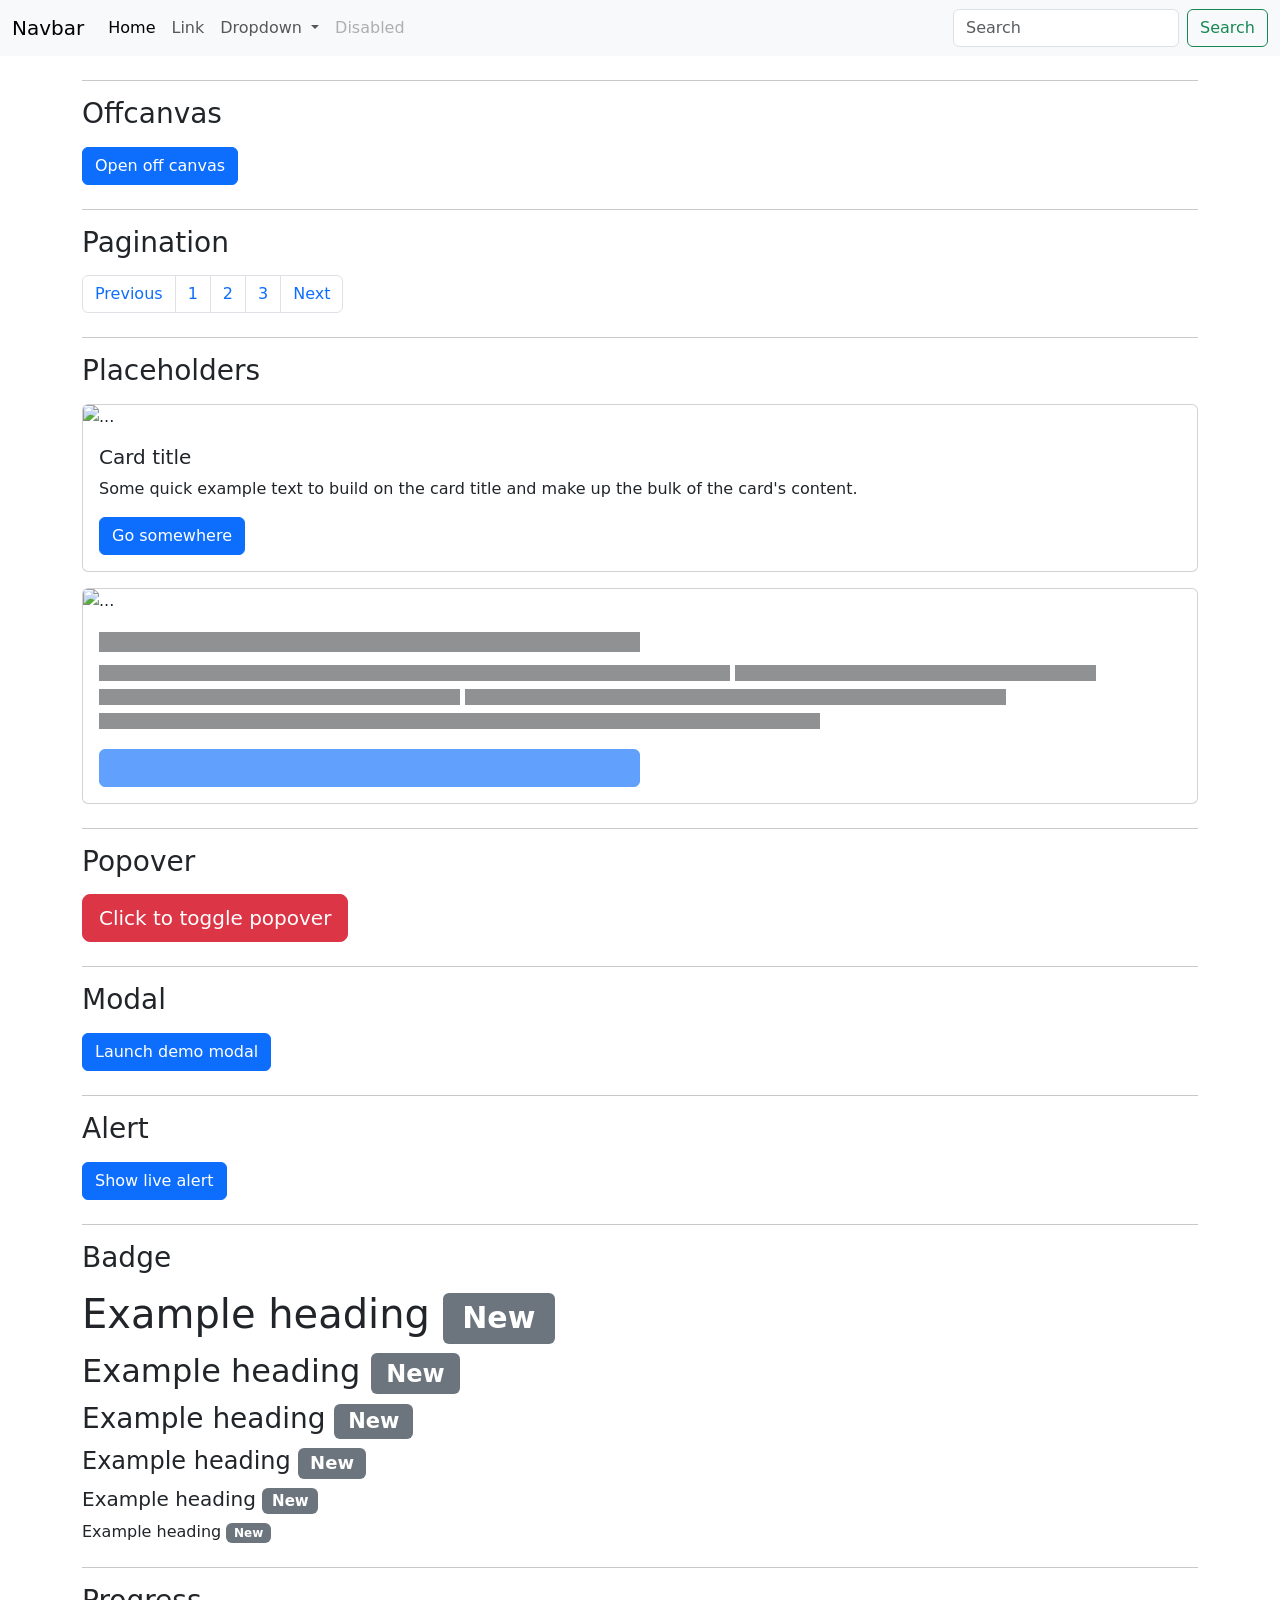
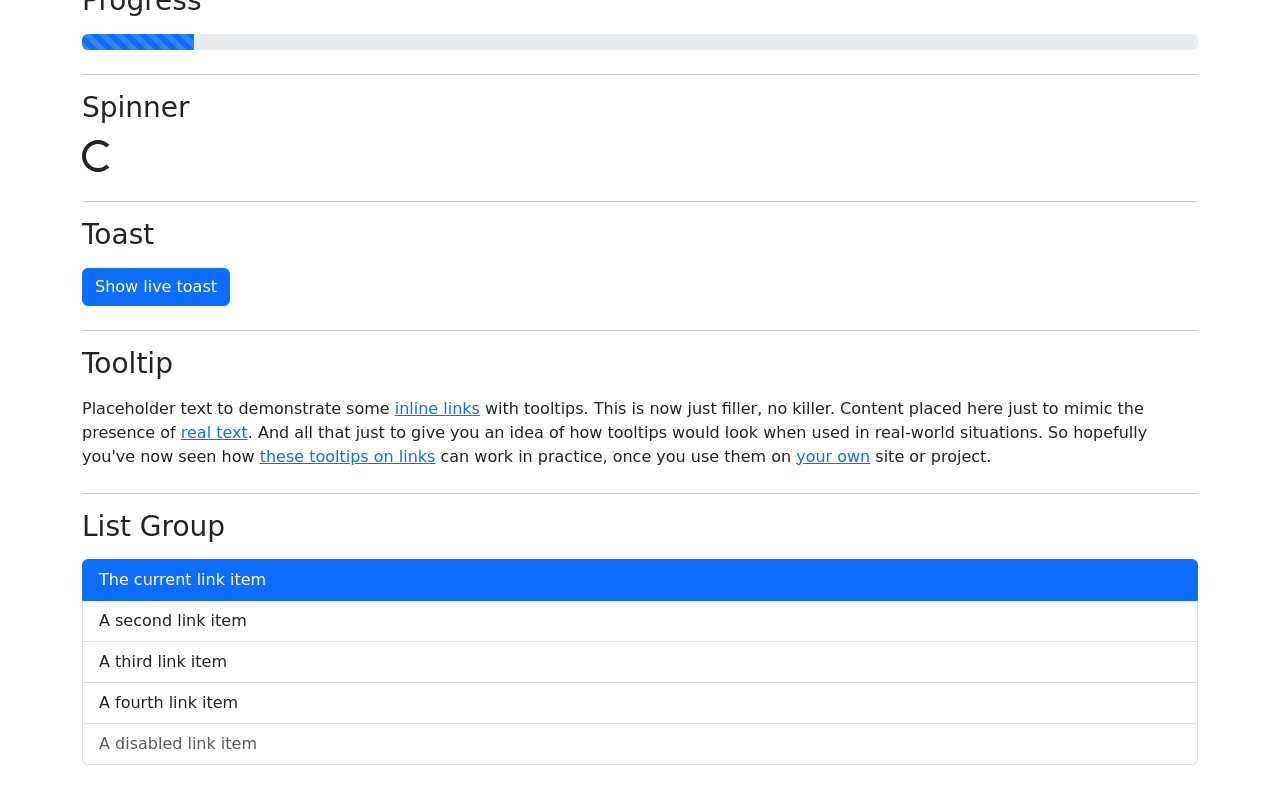
==== index.html @ 984d6907 "first commit" ====
<!DOCTYPE html>
<html lang="en">
  <head>
    <meta charset="UTF-8" />
    <meta name="viewport" content="width=device-width, initial-scale=1.0" />
    <title>Componentes Bootstrap</title>
    <link
      href="https://cdn.jsdelivr.net/npm/bootstrap@5.3.5/dist/css/bootstrap.min.css"
      rel="stylesheet"
      integrity="sha384-SgOJa3DmI69IUzQ2PVdRZhwQ+dy64/BUtbMJw1MZ8t5HZApcHrRKUc4W0kG879m7"
      crossorigin="anonymous"
    />
    <link rel="stylesheet" href="css/style.css">
  </head>
  <body>
    <!-- navbar -->
    <nav class="navbar navbar-expand-lg bg-body-tertiary">
      <div class="container-fluid">
        <a class="navbar-brand" href="#">Navbar</a>
        <button
          class="navbar-toggler"
          type="button"
          data-bs-toggle="collapse"
          data-bs-target="#navbarSupportedContent"
          aria-controls="navbarSupportedContent"
          aria-expanded="false"
          aria-label="Toggle navigation"
        >
          <span class="navbar-toggler-icon"></span>
        </button>
        <div class="collapse navbar-collapse" id="navbarSupportedContent">
          <ul class="navbar-nav me-auto mb-2 mb-lg-0">
            <li class="nav-item">
              <a class="nav-link active" aria-current="page" href="#">Home</a>
            </li>
            <li class="nav-item">
              <a class="nav-link" href="#">Link</a>
            </li>
            <li class="nav-item dropdown">
              <a
                class="nav-link dropdown-toggle"
                href="#"
                role="button"
                data-bs-toggle="dropdown"
                aria-expanded="false"
              >
                Dropdown
              </a>
              <ul class="dropdown-menu">
                <li><a class="dropdown-item" href="#">Action</a></li>
                <li><a class="dropdown-item" href="#">Another action</a></li>
                <li><hr class="dropdown-divider" /></li>
                <li>
                  <a class="dropdown-item" href="#">Something else here</a>
                </li>
              </ul>
            </li>
            <li class="nav-item">
              <a class="nav-link disabled" aria-disabled="true">Disabled</a>
            </li>
          </ul>
          <form class="d-flex" role="search">
            <input
              class="form-control me-2"
              type="search"
              placeholder="Search"
              aria-label="Search"
            />
            <button class="btn btn-outline-success" type="submit">
              Search
            </button>
          </form>
        </div>
      </div>
    </nav>

    <!-- offcanvas -->
    <section class="container my-4">
      <div class="my-3">
        <hr />
        <h3>Offcanvas</h3>
      </div>
      <a
        class="btn btn-primary"
        data-bs-toggle="offcanvas"
        href="#offcanvasExample"
        role="button"
        aria-controls="offcanvasExample"
      >
        Open off canvas
      </a>

      <div
        class="offcanvas offcanvas-start"
        tabindex="-1"
        id="offcanvasExample"
        aria-labelledby="offcanvasExampleLabel"
      >
        <div class="offcanvas-header">
          <h5 class="offcanvas-title" id="offcanvasExampleLabel">Offcanvas</h5>
          <button
            type="button"
            class="btn-close"
            data-bs-dismiss="offcanvas"
            aria-label="Close"
          ></button>
        </div>
        <div class="offcanvas-body">
          <div>
            Lorem ipsum dolor sit amet consectetur adipisicing elit. Vitae
            quaerat facere mollitia maiores voluptatibus? Illo quas ducimus
            eaque neque iusto, quos doloremque amet officia explicabo debitis,
            iure, obcaecati similique repellendus.
          </div>
          <div class="dropdown mt-3">
            <button
              class="btn btn-secondary dropdown-toggle"
              type="button"
              data-bs-toggle="dropdown"
            >
              Dropdown button
            </button>
            <ul class="dropdown-menu">
              <li><a class="dropdown-item" href="#">Action</a></li>
              <li><a class="dropdown-item" href="#">Another action</a></li>
              <li><a class="dropdown-item" href="#">Something else here</a></li>
            </ul>
          </div>
        </div>
      </div>
    </section>

    <!-- pagination -->
    <section class="container my-4">
      <div class="my-3">
        <hr />
        <h3>Pagination</h3>
      </div>
      <nav aria-label="Page navigation example">
        <ul class="pagination">
          <li class="page-item"><a class="page-link" href="#">Previous</a></li>
          <li class="page-item"><a class="page-link" href="#">1</a></li>
          <li class="page-item"><a class="page-link" href="#">2</a></li>
          <li class="page-item"><a class="page-link" href="#">3</a></li>
          <li class="page-item"><a class="page-link" href="#">Next</a></li>
        </ul>
      </nav>
    </section>

    <!-- placeholders -->
    <section class="container my-4">
      <div class="my-3">
        <hr />
        <h3>Placeholders</h3>
      </div>
      <div class="block">
        <div class="card mb-3">
          <img
            src="https://placehold.co/150x25"
            class="card-img-top"
            alt="..."
          />

          <div class="card-body">
            <h5 class="card-title">Card title</h5>
            <p class="card-text">
              Some quick example text to build on the card title and make up the
              bulk of the card's content.
            </p>
            <a href="#" class="btn btn-primary">Go somewhere</a>
          </div>
        </div>

        <div class="card" aria-hidden="true">
          <img
            src="https://placehold.co/150x25"
            class="card-img-top"
            alt="..."
          />
          <div class="card-body">
            <h5 class="card-title placeholder-glow">
              <span class="placeholder col-6"></span>
            </h5>
            <p class="card-text placeholder-glow">
              <span class="placeholder col-7"></span>
              <span class="placeholder col-4"></span>
              <span class="placeholder col-4"></span>
              <span class="placeholder col-6"></span>
              <span class="placeholder col-8"></span>
            </p>
            <a
              class="btn btn-primary disabled placeholder col-6"
              aria-disabled="true"
            ></a>
          </div>
        </div>
      </div>
    </section>

    <!-- popover -->
    <section class="container my-4">
      <div class="my-3">
        <hr />
        <h3>Popover</h3>
      </div>
      <button
        type="button"
        class="btn btn-lg btn-danger"
        data-bs-toggle="popover"
        data-bs-title="Popover title"
        data-bs-content="And here's some amazing content. It's very engaging. Right?"
      >
        Click to toggle popover
      </button>
    </section>

    <!-- modal -->
    <section class="container my-4">
      <div class="my-3">
        <hr />
        <h3>Modal</h3>
      </div>
      <!-- Button trigger modal -->
      <button
        type="button"
        class="btn btn-primary"
        data-bs-toggle="modal"
        data-bs-target="#exampleModal"
      >
        Launch demo modal
      </button>

      <!-- Modal -->
      <div
        class="modal fade"
        id="exampleModal"
        tabindex="-1"
        aria-labelledby="exampleModalLabel"
        aria-hidden="true"
      >
        <div class="modal-dialog">
          <div class="modal-content">
            <div class="modal-header">
              <h1 class="modal-title fs-5" id="exampleModalLabel">
                Modal title
              </h1>
              <button
                type="button"
                class="btn-close"
                data-bs-dismiss="modal"
                aria-label="Close"
              ></button>
            </div>
            <div class="modal-body">...</div>
            <div class="modal-footer">
              <button
                type="button"
                class="btn btn-secondary"
                data-bs-dismiss="modal"
              >
                Close
              </button>
              <button type="button" class="btn btn-primary">
                Save changes
              </button>
            </div>
          </div>
        </div>
      </div>
    </section>

    <!-- alert -->
    <section class="container my-4">
      <div class="my-3">
        <hr />
        <h3>Alert</h3>
      </div>
      <div id="liveAlertPlaceholder"></div>
      <button type="button" class="btn btn-primary" id="liveAlertBtn">
        Show live alert
      </button>
    </section>

    <!-- badge -->
    <section class="container my-4">
      <div class="my-3">
        <hr />
        <h3>Badge</h3>
      </div>
      <h1>Example heading <span class="badge text-bg-secondary">New</span></h1>
      <h2>Example heading <span class="badge text-bg-secondary">New</span></h2>
      <h3>Example heading <span class="badge text-bg-secondary">New</span></h3>
      <h4>Example heading <span class="badge text-bg-secondary">New</span></h4>
      <h5>Example heading <span class="badge text-bg-secondary">New</span></h5>
      <h6>Example heading <span class="badge text-bg-secondary">New</span></h6>
    </section>

    <!-- progress -->
    <section class="container my-4">
      <div class="my-3">
        <hr />
        <h3>Progress</h3>
      </div>
      <div class="">
        <div
          class="progress"
          role="progressbar"
          aria-label="Default striped example"
          aria-valuenow="10"
          aria-valuemin="0"
          aria-valuemax="100"
        >
          <div
            class="progress-bar progress-bar-striped"
            style="width: 10%"
          ></div>
        </div>
      </div>
    </section>

    <!-- spinner -->
    <section class="container my-4">
      <div class="my-3">
        <hr />
        <h3>Spinner</h3>
      </div>
      <div class="spinner-border" role="status">
        <span class="visually-hidden">Loading...</span>
      </div>
    </section>

    <!-- toast -->
    <section class="container my-4">
      <div class="my-3">
        <hr />
        <h3>Toast</h3>
      </div>
      <button type="button" class="btn btn-primary" id="liveToastBtn">
        Show live toast
      </button>
      <div class="toast-container position-fixed bottom-0 end-0 p-3">
        <div
          id="liveToast"
          class="toast"
          role="alert"
          aria-live="assertive"
          aria-atomic="true"
        >
          <div class="toast-header">
            <img src="..." class="rounded me-2" alt="..." />
            <strong class="me-auto">Bootstrap</strong>
            <small>11 mins ago</small>
            <button
              type="button"
              class="btn-close"
              data-bs-dismiss="toast"
              aria-label="Close"
            ></button>
          </div>
          <div class="toast-body">Hello, world! This is a toast message.</div>
        </div>
      </div>
    </section>

    <!-- tooltip -->
    <section class="container my-4">
      <div class="my-3">
        <hr />
        <h3>Tooltip</h3>
      </div>
      <p class="muted">
        Placeholder text to demonstrate some
        <a href="#" data-bs-toggle="tooltip" data-bs-title="Default tooltip"
          >inline links</a
        >
        with tooltips. This is now just filler, no killer. Content placed here
        just to mimic the presence of
        <a href="#" data-bs-toggle="tooltip" data-bs-title="Another tooltip"
          >real text</a
        >. And all that just to give you an idea of how tooltips would look when
        used in real-world situations. So hopefully you've now seen how
        <a
          href="#"
          data-bs-toggle="tooltip"
          data-bs-title="Another one here too"
          >these tooltips on links</a
        >
        can work in practice, once you use them on
        <a href="#" data-bs-toggle="tooltip" data-bs-title="The last tip!"
          >your own</a
        >
        site or project.
      </p>
    </section>

    <!-- list group -->
    <section class="container my-4">
        <div class="my-3">
          <hr />
          <h3>List Group</h3>
        </div>
        <div class="list-group">
            <a href="#" class="list-group-item list-group-item-action active" aria-current="true">
              The current link item
            </a>
            <a href="#" class="list-group-item list-group-item-action">A second link item</a>
            <a href="#" class="list-group-item list-group-item-action">A third link item</a>
            <a href="#" class="list-group-item list-group-item-action">A fourth link item</a>
            <a class="list-group-item list-group-item-action disabled" aria-disabled="true">A disabled link item</a>
          </div>
    </section>

    <script
      src="https://cdn.jsdelivr.net/npm/bootstrap@5.3.5/dist/js/bootstrap.bundle.min.js"
      integrity="sha384-k6d4wzSIapyDyv1kpU366/PK5hCdSbCRGRCMv+eplOQJWyd1fbcAu9OCUj5zNLiq"
      crossorigin="anonymous"
    ></script>
    <script>
      // alert
      const alertPlaceholder = document.getElementById("liveAlertPlaceholder");
      const appendAlert = (message, type) => {
        const wrapper = document.createElement("div");
        wrapper.innerHTML = [
          `<div class="alert alert-${type} alert-dismissible" role="alert">`,
          `   <div>${message}</div>`,
          '   <button type="button" class="btn-close" data-bs-dismiss="alert" aria-label="Close"></button>',
          "</div>",
        ].join("");

        alertPlaceholder.append(wrapper);
      };

      const alertTrigger = document.getElementById("liveAlertBtn");
      if (alertTrigger) {
        alertTrigger.addEventListener("click", () => {
          appendAlert("Nice, you triggered this alert message!", "success");
        });
      }

      // popover
      const popoverTriggerList = document.querySelectorAll(
        '[data-bs-toggle="popover"]'
      );
      const popoverList = [...popoverTriggerList].map(
        (popoverTriggerEl) => new bootstrap.Popover(popoverTriggerEl)
      );

      // toast
      const toastTrigger = document.getElementById("liveToastBtn");
      const toastLiveExample = document.getElementById("liveToast");

      if (toastTrigger) {
        const toastBootstrap =
          bootstrap.Toast.getOrCreateInstance(toastLiveExample);
        toastTrigger.addEventListener("click", () => {
          toastBootstrap.show();
        });
      }

      // tooltip
      const tooltipTriggerList = document.querySelectorAll(
        '[data-bs-toggle="tooltip"]'
      );
      const tooltipList = [...tooltipTriggerList].map(
        (tooltipTriggerEl) => new bootstrap.Tooltip(tooltipTriggerEl)
      );
    </script>
  </body>
</html>
---- css/style.css ----
.carousel-cover {
    max-height: 80vh;
    object-fit: cover;
  }

.position-bottom {
    object-position: bottom;
}
.position-center {
    object-position: center;
}
.position-top {
    object-position: top;
}
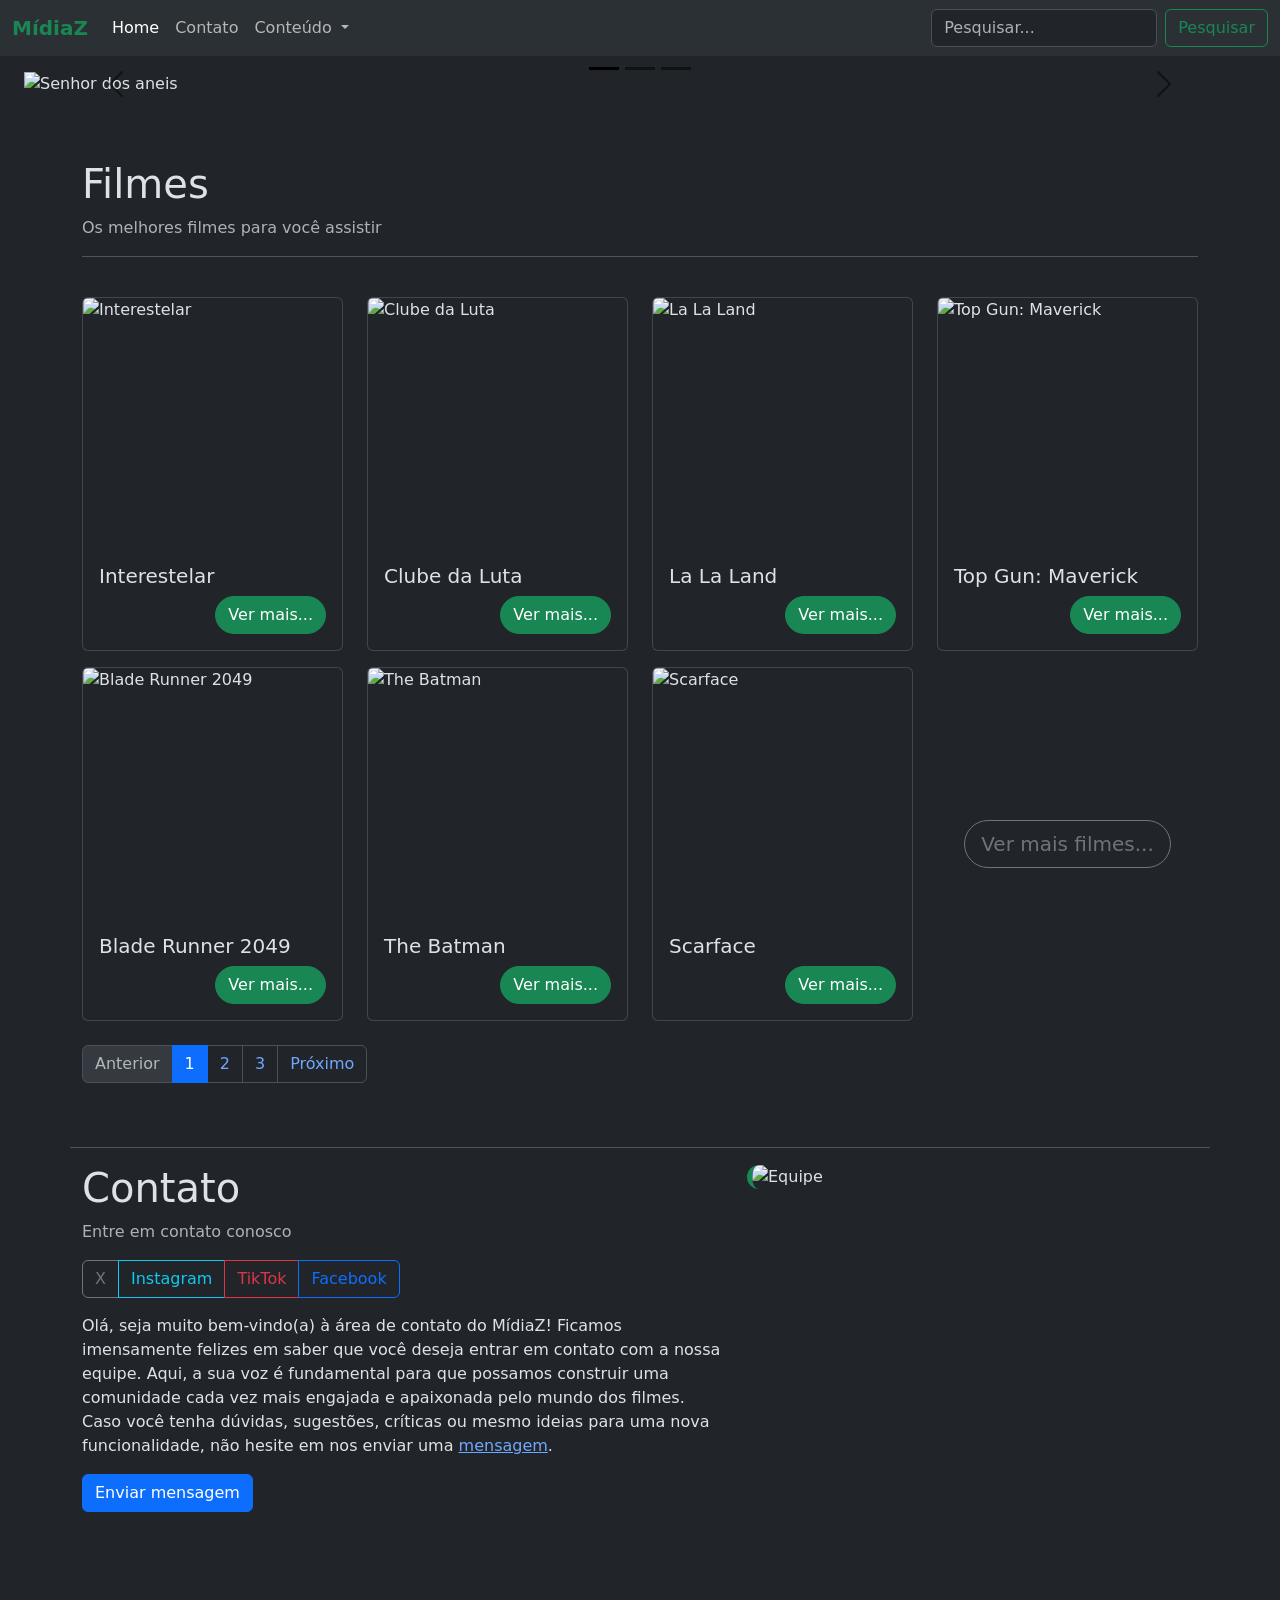
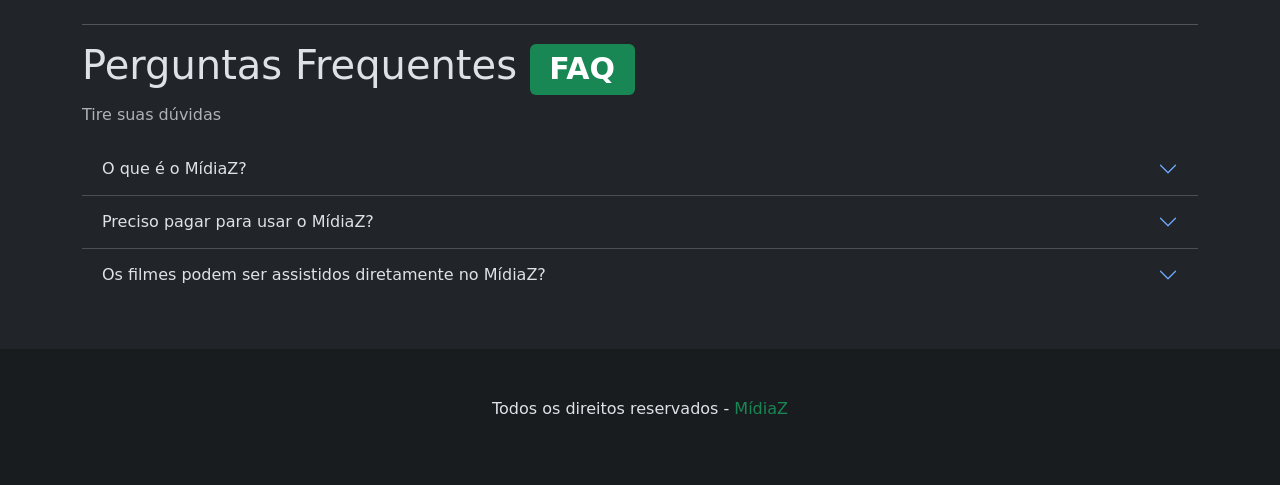
==== commit a6342349: "update bootstrap" ====
--- a/index.html
+++ b/index.html
@@ -1,469 +1,572 @@
 <!DOCTYPE html>
-<html lang="en">
+<html lang="pt-BR" data-bs-theme="dark">
   <head>
     <meta charset="UTF-8" />
     <meta name="viewport" content="width=device-width, initial-scale=1.0" />
-    <title>Componentes Bootstrap</title>
+    <title>MídiaZ</title>
     <link
       href="https://cdn.jsdelivr.net/npm/bootstrap@5.3.5/dist/css/bootstrap.min.css"
       rel="stylesheet"
       integrity="sha384-SgOJa3DmI69IUzQ2PVdRZhwQ+dy64/BUtbMJw1MZ8t5HZApcHrRKUc4W0kG879m7"
       crossorigin="anonymous"
     />
-    <link rel="stylesheet" href="css/style.css">
+    <link rel="stylesheet" href="css/style.css" />
   </head>
   <body>
-    <!-- navbar -->
-    <nav class="navbar navbar-expand-lg bg-body-tertiary">
-      <div class="container-fluid">
-        <a class="navbar-brand" href="#">Navbar</a>
+    <!-- header -->
+    <header>
+      <!-- navbar -->
+      <nav class="navbar navbar-expand-lg bg-body-tertiary">
+        <div class="container-fluid">
+          <a class="navbar-brand fw-bold text-success" href="#">MídiaZ</a>
+          <button
+            class="navbar-toggler"
+            type="button"
+            data-bs-toggle="collapse"
+            data-bs-target="#navbarSupportedContent"
+            aria-controls="navbarSupportedContent"
+            aria-expanded="false"
+            aria-label="Toggle navigation"
+          >
+            <span class="navbar-toggler-icon"></span>
+          </button>
+          <div class="collapse navbar-collapse" id="navbarSupportedContent">
+            <ul class="navbar-nav me-auto mb-2 mb-lg-0">
+              <li class="nav-item">
+                <a class="nav-link active" aria-current="page" href="#">Home</a>
+              </li>
+              <li class="nav-item">
+                <a class="nav-link" href="#">Contato</a>
+              </li>
+              <li class="nav-item dropdown">
+                <a
+                  class="nav-link dropdown-toggle"
+                  href="#"
+                  role="button"
+                  data-bs-toggle="dropdown"
+                  aria-expanded="false"
+                >
+                  Conteúdo
+                </a>
+                <ul class="dropdown-menu">
+                  <li><a class="dropdown-item" href="#">Filmes</a></li>
+                  <li><a class="dropdown-item" href="#">Séries</a></li>
+                  <li><a class="dropdown-item" href="#">Documentarios</a></li>
+                  <li><hr class="dropdown-divider" /></li>
+                  <li>
+                    <a class="dropdown-item" href="#">Todos Genêros</a>
+                  </li>
+                </ul>
+              </li>
+            </ul>
+            <form class="d-flex" role="search">
+              <input
+                class="form-control me-2"
+                type="search"
+                placeholder="Pesquisar..."
+                aria-label="Search"
+              />
+              <button class="btn btn-outline-success" type="submit">
+                Pesquisar
+              </button>
+            </form>
+          </div>
+        </div>
+      </nav>
+    </header>
+
+    <!-- carousel -->
+    <section class="container-fluid px-2 px-md-4 py-3">
+      <div
+        id="carouselExampleAutoplaying"
+        class="carousel slide"
+        data-bs-ride="carousel"
+      >
+        <div class="carousel-indicators">
+          <button
+            type="button"
+            data-bs-target="#carouselExampleAutoplaying"
+            data-bs-slide-to="0"
+            class="active"
+            aria-current="true"
+            aria-label="Slide 1"
+          ></button>
+          <button
+            type="button"
+            data-bs-target="#carouselExampleAutoplaying"
+            data-bs-slide-to="1"
+            aria-label="Slide 2"
+          ></button>
+          <button
+            type="button"
+            data-bs-target="#carouselExampleAutoplaying"
+            data-bs-slide-to="2"
+            aria-label="Slide 3"
+          ></button>
+        </div>
+        <div class="carousel-inner">
+          <div class="carousel-item active" data-bs-interval="5000">
+            <img
+              src="https://ntvb.tmsimg.com/assets/p28828_v_h8_ac.jpg?w=960&h=540"
+              class="d-block w-100 carousel-cover position-bottom"
+              alt="Senhor dos aneis"
+            />
+          </div>
+          <div class="carousel-item" data-bs-interval="5000">
+            <img
+              src="https://theartycrowd.ca/wp-content/uploads/2023/08/65605.jpg"
+              class="d-block w-100 carousel-cover position-top"
+              alt="De volta para o Futuro"
+            />
+          </div>
+          <div class="carousel-item" data-bs-interval="5000">
+            <img
+              src="https://pbs.twimg.com/ext_tw_video_thumb/1506671264378802184/pu/img/YHdbNz-1IYePtXEG.jpg:large"
+              class="d-block w-100 carousel-cover"
+              alt="Poderoso Chefão"
+            />
+          </div>
+        </div>
         <button
-          class="navbar-toggler"
+          class="carousel-control-prev"
           type="button"
-          data-bs-toggle="collapse"
-          data-bs-target="#navbarSupportedContent"
-          aria-controls="navbarSupportedContent"
-          aria-expanded="false"
-          aria-label="Toggle navigation"
+          data-bs-target="#carouselExampleAutoplaying"
+          data-bs-slide="prev"
         >
-          <span class="navbar-toggler-icon"></span>
+          <span class="carousel-control-prev-icon" aria-hidden="true"></span>
+          <span class="visually-hidden">Previous</span>
         </button>
-        <div class="collapse navbar-collapse" id="navbarSupportedContent">
-          <ul class="navbar-nav me-auto mb-2 mb-lg-0">
-            <li class="nav-item">
-              <a class="nav-link active" aria-current="page" href="#">Home</a>
+        <button
+          class="carousel-control-next"
+          type="button"
+          data-bs-target="#carouselExampleAutoplaying"
+          data-bs-slide="next"
+        >
+          <span class="carousel-control-next-icon" aria-hidden="true"></span>
+          <span class="visually-hidden">Next</span>
+        </button>
+      </div>
+    </section>
+
+    <!-- cards -->
+    <section class="container my-5">
+      <div class="row">
+        <div class="col-12 mb-4">
+          <h1>Filmes</h1>
+          <p class="text-muted">Os melhores filmes para você assistir</p>
+          <hr />
+        </div>
+      </div>
+      <div class="row row-cols-1 row-cols-md-3 row-cols-lg-4">
+        <!-- card -->
+        <div class="col mb-3 mb-3">
+          <div class="card">
+            <img
+              src="https://m.media-amazon.com/images/M/MV5BYzdjMDAxZGItMjI2My00ODA1LTlkNzItOWFjMDU5ZDJlYWY3XkEyXkFqcGc@._V1_.jpg"
+              class="card-img-top card-cover position-top"
+              alt="Interestelar"
+            />
+            <div class="card-body">
+              <h5 class="card-title">Interestelar</h5>
+              <div class="text-end">
+                <a href="#" class="btn btn-success rounded-5">Ver mais...</a>
+              </div>
+            </div>
+          </div>
+        </div>
+        <!-- card -->
+        <div class="col mb-3">
+          <div class="card">
+            <img
+              src="https://m.media-amazon.com/images/I/61sNuDFJlWL._AC_UF894,1000_QL80_.jpg"
+              class="card-img-top card-cover position-center"
+              alt="Clube da Luta"
+            />
+            <div class="card-body">
+              <h5 class="card-title">Clube da Luta</h5>
+              <div class="text-end">
+                <a href="#" class="btn btn-success rounded-5">Ver mais...</a>
+              </div>
+            </div>
+          </div>
+        </div>
+        <!-- card -->
+        <div class="col mb-3">
+          <div class="card">
+            <img
+              src="https://i.scdn.co/image/ab67616d00001e022a307d64201d08144f68cc49"
+              class="card-img-top card-cover position-center"
+              alt="La La Land"
+            />
+            <div class="card-body">
+              <h5 class="card-title">La La Land</h5>
+              <div class="text-end">
+                <a href="#" class="btn btn-success rounded-5">Ver mais...</a>
+              </div>
+            </div>
+          </div>
+        </div>
+        <!-- card -->
+        <div class="col mb-3">
+          <div class="card">
+            <img
+              src="https://m.media-amazon.com/images/S/pv-target-images/ce07ed05d35285b501404783eba6d9d8cfe0ccc7190831d02ee4304f5d17182e.jpg"
+              class="card-img-top card-cover position-center"
+              alt="Top Gun: Maverick"
+            />
+            <div class="card-body">
+              <h5 class="card-title">Top Gun: Maverick</h5>
+              <div class="text-end">
+                <a href="#" class="btn btn-success rounded-5">Ver mais...</a>
+              </div>
+            </div>
+          </div>
+        </div>
+        <!-- card -->
+        <div class="col mb-3">
+          <div class="card">
+            <img
+              src="https://m.media-amazon.com/images/I/71NPmBOdq7L.jpg"
+              class="card-img-top card-cover position-center"
+              alt="Blade Runner 2049"
+            />
+            <div class="card-body">
+              <h5 class="card-title">Blade Runner 2049</h5>
+              <div class="text-end">
+                <a href="#" class="btn btn-success rounded-5">Ver mais...</a>
+              </div>
+            </div>
+          </div>
+        </div>
+        <!-- card -->
+        <div class="col mb-3">
+          <div class="card">
+            <img
+              src="https://upload.wikimedia.org/wikipedia/en/f/ff/The_Batman_%28film%29_poster.jpg"
+              class="card-img-top card-cover position-center"
+              alt="The Batman"
+            />
+            <div class="card-body">
+              <h5 class="card-title">The Batman</h5>
+              <div class="text-end">
+                <a href="#" class="btn btn-success rounded-5">Ver mais...</a>
+              </div>
+            </div>
+          </div>
+        </div>
+        <!-- card -->
+        <div class="col mb-3">
+          <div class="card">
+            <img
+              src="https://m.media-amazon.com/images/I/51TgWDAeqqL._AC_SL1000_.jpg"
+              class="card-img-top card-cover position-top"
+              alt="Scarface"
+            />
+            <div class="card-body">
+              <h5 class="card-title">Scarface</h5>
+              <div class="text-end">
+                <a href="#" class="btn btn-success rounded-5">Ver mais...</a>
+              </div>
+            </div>
+          </div>
+        </div>
+        <div class="col mb-3">
+          <div
+            class="text-center d-flex align-items-center justify-content-center h-100"
+          >
+            <a class="btn btn-lg btn-outline-secondary rounded-5">
+              Ver mais filmes...
+            </a>
+          </div>
+        </div>
+      </div>
+      <div class="row mt-2">
+        <nav aria-label="...">
+          <ul class="pagination">
+            <li class="page-item disabled">
+              <a class="page-link">Anterior</a>
             </li>
-            <li class="nav-item">
-              <a class="nav-link" href="#">Link</a>
+            <li class="page-item active">
+              <a class="page-link" href="#">1</a>
             </li>
-            <li class="nav-item dropdown">
-              <a
-                class="nav-link dropdown-toggle"
-                href="#"
-                role="button"
-                data-bs-toggle="dropdown"
-                aria-expanded="false"
-              >
-                Dropdown
-              </a>
-              <ul class="dropdown-menu">
-                <li><a class="dropdown-item" href="#">Action</a></li>
-                <li><a class="dropdown-item" href="#">Another action</a></li>
-                <li><hr class="dropdown-divider" /></li>
-                <li>
-                  <a class="dropdown-item" href="#">Something else here</a>
-                </li>
-              </ul>
+            <li class="page-item" aria-current="page">
+              <a class="page-link" href="#">2</a>
             </li>
-            <li class="nav-item">
-              <a class="nav-link disabled" aria-disabled="true">Disabled</a>
+            <li class="page-item"><a class="page-link" href="#">3</a></li>
+            <li class="page-item">
+              <a class="page-link" href="#">Próximo</a>
             </li>
           </ul>
-          <form class="d-flex" role="search">
-            <input
-              class="form-control me-2"
-              type="search"
-              placeholder="Search"
-              aria-label="Search"
-            />
-            <button class="btn btn-outline-success" type="submit">
-              Search
-            </button>
-          </form>
-        </div>
-      </div>
-    </nav>
-
-    <!-- offcanvas -->
-    <section class="container my-4">
-      <div class="my-3">
+        </nav>
+      </div>
+    </section>
+
+    <!-- contact section -->
+    <section class="container my-5">
+      <div class="row">
         <hr />
-        <h3>Offcanvas</h3>
-      </div>
-      <a
-        class="btn btn-primary"
-        data-bs-toggle="offcanvas"
-        href="#offcanvasExample"
-        role="button"
-        aria-controls="offcanvasExample"
-      >
-        Open off canvas
-      </a>
-
-      <div
-        class="offcanvas offcanvas-start"
-        tabindex="-1"
-        id="offcanvasExample"
-        aria-labelledby="offcanvasExampleLabel"
-      >
-        <div class="offcanvas-header">
-          <h5 class="offcanvas-title" id="offcanvasExampleLabel">Offcanvas</h5>
+        <div class="col-md-7 mb-5">
+          <h1>Contato</h1>
+          <p class="text-muted">Entre em contato conosco</p>
+          <div
+            class="btn-group mb-3"
+            role="group"
+            aria-label="Basic outlined example"
+          >
+            <a type="button" class="btn btn-outline-secondary">X</a>
+            <a type="button" class="btn btn-outline-info">Instagram</a>
+            <a type="button" class="btn btn-outline-danger">TikTok</a>
+            <a type="button" class="btn btn-outline-primary">Facebook</a>
+          </div>
+          <p>
+            Olá, seja muito bem-vindo(a) à área de contato do MídiaZ! Ficamos
+            imensamente felizes em saber que você deseja entrar em contato com a
+            nossa equipe. Aqui, a sua voz é fundamental para que possamos
+            construir uma comunidade cada vez mais engajada e apaixonada pelo
+            mundo dos filmes. Caso você tenha dúvidas, sugestões, críticas ou
+            mesmo ideias para uma nova funcionalidade, não hesite em nos enviar
+            uma
+            <a
+              href="#"
+              data-bs-toggle="tooltip"
+              data-bs-title="Formulário de contato"
+              >mensagem</a
+            >.
+          </p>
+          <!-- Button trigger modal -->
           <button
             type="button"
-            class="btn-close"
-            data-bs-dismiss="offcanvas"
-            aria-label="Close"
-          ></button>
-        </div>
-        <div class="offcanvas-body">
-          <div>
-            Lorem ipsum dolor sit amet consectetur adipisicing elit. Vitae
-            quaerat facere mollitia maiores voluptatibus? Illo quas ducimus
-            eaque neque iusto, quos doloremque amet officia explicabo debitis,
-            iure, obcaecati similique repellendus.
-          </div>
-          <div class="dropdown mt-3">
-            <button
-              class="btn btn-secondary dropdown-toggle"
-              type="button"
-              data-bs-toggle="dropdown"
-            >
-              Dropdown button
-            </button>
-            <ul class="dropdown-menu">
-              <li><a class="dropdown-item" href="#">Action</a></li>
-              <li><a class="dropdown-item" href="#">Another action</a></li>
-              <li><a class="dropdown-item" href="#">Something else here</a></li>
-            </ul>
-          </div>
+            class="btn btn-primary"
+            data-bs-toggle="modal"
+            data-bs-target="#contactModal"
+          >
+            Enviar mensagem
+          </button>
+          <!-- Modal -->
+          <div
+            class="modal fade"
+            id="contactModal"
+            tabindex="-1"
+            aria-labelledby="contactModalLabel"
+            aria-hidden="true"
+          >
+            <div class="modal-dialog">
+              <div class="modal-content">
+                <div class="modal-header">
+                  <h1 class="modal-title fs-5" id="contactModalLabel">
+                    Formulário de Contato
+                  </h1>
+                  <button
+                    type="button"
+                    class="btn-close"
+                    data-bs-dismiss="modal"
+                    aria-label="Close"
+                  ></button>
+                </div>
+                <div class="modal-body">
+                  <form action="">
+                    <div class="mb-3">
+                      <label for="name" class="form-label">Nome</label>
+                      <input
+                        type="text"
+                        class="form-control"
+                        id="name"
+                        placeholder="Digite seu nome"
+                      />
+                    </div>
+                    <div class="mb-3">
+                      <label for="email" class="form-label">E-mail</label>
+                      <input
+                        type="email"
+                        class="form-control"
+                        id="email"
+                        placeholder="Digite seu e-mail"
+                      />
+                    </div>
+                    <div class="mb-3">
+                      <label for="message" class="form-label">Mensagem</label>
+                      <textarea
+                        class="form-control"
+                        id="message"
+                        rows="3"
+                        placeholder="Digite sua mensagem"
+                      ></textarea>
+                    </div>
+                  </form>
+                </div>
+                <div class="modal-footer">
+                  <a class="btn btn-secondary" data-bs-dismiss="modal">
+                    Cancelar
+                  </a>
+                  <button
+                    type="submit"
+                    id="liveToastBtn"
+                    class="btn btn-primary"
+                  >
+                    Enviar
+                  </button>
+                </div>
+                <!-- toast -->
+
+                <div class="toast-container position-fixed bottom-0 end-0 p-3">
+                  <div
+                    id="liveToast"
+                    class="toast"
+                    role="alert"
+                    aria-live="assertive"
+                    aria-atomic="true"
+                  >
+                    <div class="toast-header">
+                      <strong class="me-auto">Mensagem Recebida!</strong>
+                      <small>Agora mesmo</small>
+                      <button
+                        type="button"
+                        class="btn-close"
+                        data-bs-dismiss="toast"
+                        aria-label="Close"
+                      ></button>
+                    </div>
+                    <div class="toast-body">
+                      Sua mensagem foi enviada com sucesso! Agradecemos pelo seu
+                      contato e em breve entraremos em contato com você.
+                    </div>
+                  </div>
+                </div>
+              </div>
+            </div>
+          </div>
+        </div>
+        <div class="col-md-5">
+          <img
+            src="https://images.pexels.com/photos/1181406/pexels-photo-1181406.jpeg"
+            class="img-fluid rounded-5 border-start border-5 border-success"
+            alt="Equipe"
+          />
         </div>
       </div>
     </section>
 
-    <!-- pagination -->
-    <section class="container my-4">
-      <div class="my-3">
-        <hr />
-        <h3>Pagination</h3>
-      </div>
-      <nav aria-label="Page navigation example">
-        <ul class="pagination">
-          <li class="page-item"><a class="page-link" href="#">Previous</a></li>
-          <li class="page-item"><a class="page-link" href="#">1</a></li>
-          <li class="page-item"><a class="page-link" href="#">2</a></li>
-          <li class="page-item"><a class="page-link" href="#">3</a></li>
-          <li class="page-item"><a class="page-link" href="#">Next</a></li>
-        </ul>
-      </nav>
+    <!-- faq section -->
+    <section class="container my-5">
+      <div class="row">
+        <div class="col-12">
+          <hr />
+          <h1>
+            Perguntas Frequentes <span class="badge text-bg-success">FAQ</span>
+          </h1>
+          <p class="text-muted">Tire suas dúvidas</p>
+        </div>
+        <div class="col-12">
+          <div class="accordion accordion-flush" id="accordionFlushExample">
+            <div class="accordion-item">
+              <h2 class="accordion-header">
+                <button
+                  class="accordion-button collapsed"
+                  type="button"
+                  data-bs-toggle="collapse"
+                  data-bs-target="#flush-collapseOne"
+                  aria-expanded="false"
+                  aria-controls="flush-collapseOne"
+                >
+                  O que é o MídiaZ?
+                </button>
+              </h2>
+              <div
+                id="flush-collapseOne"
+                class="accordion-collapse collapse"
+                data-bs-parent="#accordionFlushExample"
+              >
+                <div class="accordion-body">
+                  O MídiaZ é uma plataforma interativa voltada para os
+                  apaixonados por cinema e séries. Aqui, você pode explorar
+                  resenhas, criar listas personalizadas, acompanhar lançamentos,
+                  interagir com outros usuários e registrar suas experiências
+                  cinematográficas. Nosso objetivo é oferecer um espaço onde o
+                  entretenimento e a informação caminham juntos, sempre com
+                  muita personalidade.
+                </div>
+              </div>
+            </div>
+            <div class="accordion-item">
+              <h2 class="accordion-header">
+                <button
+                  class="accordion-button collapsed"
+                  type="button"
+                  data-bs-toggle="collapse"
+                  data-bs-target="#flush-collapseTwo"
+                  aria-expanded="false"
+                  aria-controls="flush-collapseTwo"
+                >
+                  Preciso pagar para usar o MídiaZ?
+                </button>
+              </h2>
+              <div
+                id="flush-collapseTwo"
+                class="accordion-collapse collapse"
+                data-bs-parent="#accordionFlushExample"
+              >
+                <div class="accordion-body">
+                  Não! O uso básico da plataforma é totalmente gratuito. Algumas
+                  funcionalidades extras e recursos premium poderão ser lançados
+                  futuramente com planos acessíveis, mas garantimos que o
+                  essencial para você se divertir e mergulhar no universo
+                  cinematográfico continuará livre para todos.
+                </div>
+              </div>
+            </div>
+            <div class="accordion-item">
+              <h2 class="accordion-header">
+                <button
+                  class="accordion-button collapsed"
+                  type="button"
+                  data-bs-toggle="collapse"
+                  data-bs-target="#flush-collapseThree"
+                  aria-expanded="false"
+                  aria-controls="flush-collapseThree"
+                >
+                  Os filmes podem ser assistidos diretamente no MídiaZ?
+                </button>
+              </h2>
+              <div
+                id="flush-collapseThree"
+                class="accordion-collapse collapse"
+                data-bs-parent="#accordionFlushExample"
+              >
+                <div class="accordion-body">
+                  Ainda não oferecemos streaming de conteúdo diretamente em
+                  nossa plataforma. O MídiaZ é um espaço para registrar,
+                  comentar e acompanhar filmes, não para assisti-los. No
+                  entanto, fornecemos links e informações sobre onde o conteúdo
+                  está disponível legalmente em serviços de streaming parceiros.
+                </div>
+              </div>
+            </div>
+          </div>
+        </div>
+      </div>
     </section>
 
-    <!-- placeholders -->
-    <section class="container my-4">
-      <div class="my-3">
-        <hr />
-        <h3>Placeholders</h3>
-      </div>
-      <div class="block">
-        <div class="card mb-3">
-          <img
-            src="https://placehold.co/150x25"
-            class="card-img-top"
-            alt="..."
-          />
-
-          <div class="card-body">
-            <h5 class="card-title">Card title</h5>
-            <p class="card-text">
-              Some quick example text to build on the card title and make up the
-              bulk of the card's content.
-            </p>
-            <a href="#" class="btn btn-primary">Go somewhere</a>
-          </div>
-        </div>
-
-        <div class="card" aria-hidden="true">
-          <img
-            src="https://placehold.co/150x25"
-            class="card-img-top"
-            alt="..."
-          />
-          <div class="card-body">
-            <h5 class="card-title placeholder-glow">
-              <span class="placeholder col-6"></span>
-            </h5>
-            <p class="card-text placeholder-glow">
-              <span class="placeholder col-7"></span>
-              <span class="placeholder col-4"></span>
-              <span class="placeholder col-4"></span>
-              <span class="placeholder col-6"></span>
-              <span class="placeholder col-8"></span>
-            </p>
-            <a
-              class="btn btn-primary disabled placeholder col-6"
-              aria-disabled="true"
-            ></a>
-          </div>
-        </div>
-      </div>
-    </section>
-
-    <!-- popover -->
-    <section class="container my-4">
-      <div class="my-3">
-        <hr />
-        <h3>Popover</h3>
-      </div>
-      <button
-        type="button"
-        class="btn btn-lg btn-danger"
-        data-bs-toggle="popover"
-        data-bs-title="Popover title"
-        data-bs-content="And here's some amazing content. It's very engaging. Right?"
-      >
-        Click to toggle popover
-      </button>
-    </section>
-
-    <!-- modal -->
-    <section class="container my-4">
-      <div class="my-3">
-        <hr />
-        <h3>Modal</h3>
-      </div>
-      <!-- Button trigger modal -->
-      <button
-        type="button"
-        class="btn btn-primary"
-        data-bs-toggle="modal"
-        data-bs-target="#exampleModal"
-      >
-        Launch demo modal
-      </button>
-
-      <!-- Modal -->
-      <div
-        class="modal fade"
-        id="exampleModal"
-        tabindex="-1"
-        aria-labelledby="exampleModalLabel"
-        aria-hidden="true"
-      >
-        <div class="modal-dialog">
-          <div class="modal-content">
-            <div class="modal-header">
-              <h1 class="modal-title fs-5" id="exampleModalLabel">
-                Modal title
-              </h1>
-              <button
-                type="button"
-                class="btn-close"
-                data-bs-dismiss="modal"
-                aria-label="Close"
-              ></button>
-            </div>
-            <div class="modal-body">...</div>
-            <div class="modal-footer">
-              <button
-                type="button"
-                class="btn btn-secondary"
-                data-bs-dismiss="modal"
-              >
-                Close
-              </button>
-              <button type="button" class="btn btn-primary">
-                Save changes
-              </button>
-            </div>
-          </div>
-        </div>
-      </div>
-    </section>
-
-    <!-- alert -->
-    <section class="container my-4">
-      <div class="my-3">
-        <hr />
-        <h3>Alert</h3>
-      </div>
-      <div id="liveAlertPlaceholder"></div>
-      <button type="button" class="btn btn-primary" id="liveAlertBtn">
-        Show live alert
-      </button>
-    </section>
-
-    <!-- badge -->
-    <section class="container my-4">
-      <div class="my-3">
-        <hr />
-        <h3>Badge</h3>
-      </div>
-      <h1>Example heading <span class="badge text-bg-secondary">New</span></h1>
-      <h2>Example heading <span class="badge text-bg-secondary">New</span></h2>
-      <h3>Example heading <span class="badge text-bg-secondary">New</span></h3>
-      <h4>Example heading <span class="badge text-bg-secondary">New</span></h4>
-      <h5>Example heading <span class="badge text-bg-secondary">New</span></h5>
-      <h6>Example heading <span class="badge text-bg-secondary">New</span></h6>
-    </section>
-
-    <!-- progress -->
-    <section class="container my-4">
-      <div class="my-3">
-        <hr />
-        <h3>Progress</h3>
-      </div>
-      <div class="">
-        <div
-          class="progress"
-          role="progressbar"
-          aria-label="Default striped example"
-          aria-valuenow="10"
-          aria-valuemin="0"
-          aria-valuemax="100"
-        >
-          <div
-            class="progress-bar progress-bar-striped"
-            style="width: 10%"
-          ></div>
-        </div>
-      </div>
-    </section>
-
-    <!-- spinner -->
-    <section class="container my-4">
-      <div class="my-3">
-        <hr />
-        <h3>Spinner</h3>
-      </div>
-      <div class="spinner-border" role="status">
-        <span class="visually-hidden">Loading...</span>
-      </div>
-    </section>
-
-    <!-- toast -->
-    <section class="container my-4">
-      <div class="my-3">
-        <hr />
-        <h3>Toast</h3>
-      </div>
-      <button type="button" class="btn btn-primary" id="liveToastBtn">
-        Show live toast
-      </button>
-      <div class="toast-container position-fixed bottom-0 end-0 p-3">
-        <div
-          id="liveToast"
-          class="toast"
-          role="alert"
-          aria-live="assertive"
-          aria-atomic="true"
-        >
-          <div class="toast-header">
-            <img src="..." class="rounded me-2" alt="..." />
-            <strong class="me-auto">Bootstrap</strong>
-            <small>11 mins ago</small>
-            <button
-              type="button"
-              class="btn-close"
-              data-bs-dismiss="toast"
-              aria-label="Close"
-            ></button>
-          </div>
-          <div class="toast-body">Hello, world! This is a toast message.</div>
-        </div>
-      </div>
-    </section>
-
-    <!-- tooltip -->
-    <section class="container my-4">
-      <div class="my-3">
-        <hr />
-        <h3>Tooltip</h3>
-      </div>
-      <p class="muted">
-        Placeholder text to demonstrate some
-        <a href="#" data-bs-toggle="tooltip" data-bs-title="Default tooltip"
-          >inline links</a
-        >
-        with tooltips. This is now just filler, no killer. Content placed here
-        just to mimic the presence of
-        <a href="#" data-bs-toggle="tooltip" data-bs-title="Another tooltip"
-          >real text</a
-        >. And all that just to give you an idea of how tooltips would look when
-        used in real-world situations. So hopefully you've now seen how
-        <a
-          href="#"
-          data-bs-toggle="tooltip"
-          data-bs-title="Another one here too"
-          >these tooltips on links</a
-        >
-        can work in practice, once you use them on
-        <a href="#" data-bs-toggle="tooltip" data-bs-title="The last tip!"
-          >your own</a
-        >
-        site or project.
-      </p>
-    </section>
-
-    <!-- list group -->
-    <section class="container my-4">
-        <div class="my-3">
-          <hr />
-          <h3>List Group</h3>
-        </div>
-        <div class="list-group">
-            <a href="#" class="list-group-item list-group-item-action active" aria-current="true">
-              The current link item
-            </a>
-            <a href="#" class="list-group-item list-group-item-action">A second link item</a>
-            <a href="#" class="list-group-item list-group-item-action">A third link item</a>
-            <a href="#" class="list-group-item list-group-item-action">A fourth link item</a>
-            <a class="list-group-item list-group-item-action disabled" aria-disabled="true">A disabled link item</a>
-          </div>
-    </section>
+    <!-- footer -->
+    <footer class="mt-5 py-5 bg-black bg-opacity-25">
+      <div class="container">
+        <div class="row">
+          <div class="col-12">
+            <div class="text-center">
+              <p>
+                Todos os direitos reservados -
+                <span class="text-success">MídiaZ</span>
+              </p>
+            </div>
+          </div>
+        </div>
+      </div>
+    </footer>
 
     <script
       src="https://cdn.jsdelivr.net/npm/bootstrap@5.3.5/dist/js/bootstrap.bundle.min.js"
       integrity="sha384-k6d4wzSIapyDyv1kpU366/PK5hCdSbCRGRCMv+eplOQJWyd1fbcAu9OCUj5zNLiq"
       crossorigin="anonymous"
     ></script>
-    <script>
-      // alert
-      const alertPlaceholder = document.getElementById("liveAlertPlaceholder");
-      const appendAlert = (message, type) => {
-        const wrapper = document.createElement("div");
-        wrapper.innerHTML = [
-          `<div class="alert alert-${type} alert-dismissible" role="alert">`,
-          `   <div>${message}</div>`,
-          '   <button type="button" class="btn-close" data-bs-dismiss="alert" aria-label="Close"></button>',
-          "</div>",
-        ].join("");
-
-        alertPlaceholder.append(wrapper);
-      };
-
-      const alertTrigger = document.getElementById("liveAlertBtn");
-      if (alertTrigger) {
-        alertTrigger.addEventListener("click", () => {
-          appendAlert("Nice, you triggered this alert message!", "success");
-        });
-      }
-
-      // popover
-      const popoverTriggerList = document.querySelectorAll(
-        '[data-bs-toggle="popover"]'
-      );
-      const popoverList = [...popoverTriggerList].map(
-        (popoverTriggerEl) => new bootstrap.Popover(popoverTriggerEl)
-      );
-
-      // toast
-      const toastTrigger = document.getElementById("liveToastBtn");
-      const toastLiveExample = document.getElementById("liveToast");
-
-      if (toastTrigger) {
-        const toastBootstrap =
-          bootstrap.Toast.getOrCreateInstance(toastLiveExample);
-        toastTrigger.addEventListener("click", () => {
-          toastBootstrap.show();
-        });
-      }
-
-      // tooltip
-      const tooltipTriggerList = document.querySelectorAll(
-        '[data-bs-toggle="tooltip"]'
-      );
-      const tooltipList = [...tooltipTriggerList].map(
-        (tooltipTriggerEl) => new bootstrap.Tooltip(tooltipTriggerEl)
-      );
-    </script>
+    <script src="js/script.js"></script>
   </body>
 </html>
--- a/css/style.css
+++ b/css/style.css
@@ -13,3 +13,9 @@
 .position-top {
     object-position: top;
 }
+
+.card-cover {
+    max-height: 250px;
+    height: 250px;
+    object-fit: cover;
+}
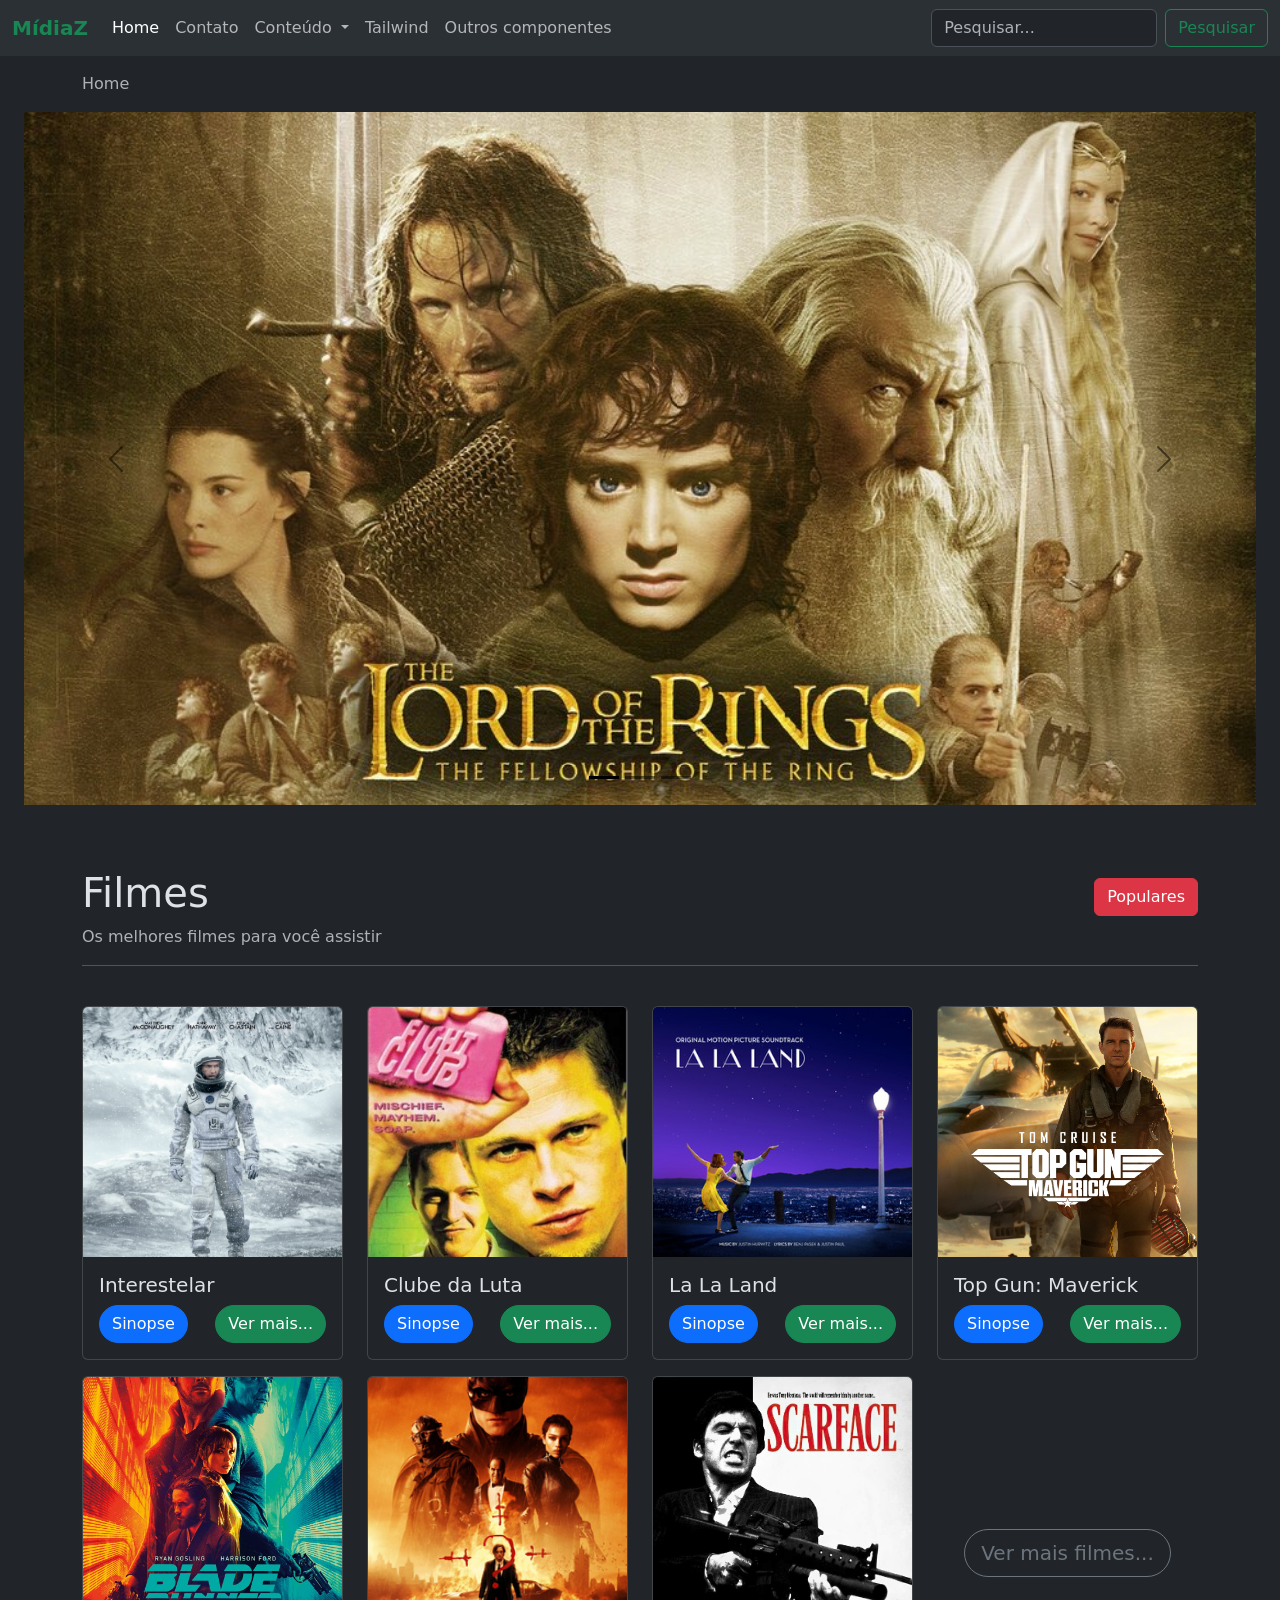
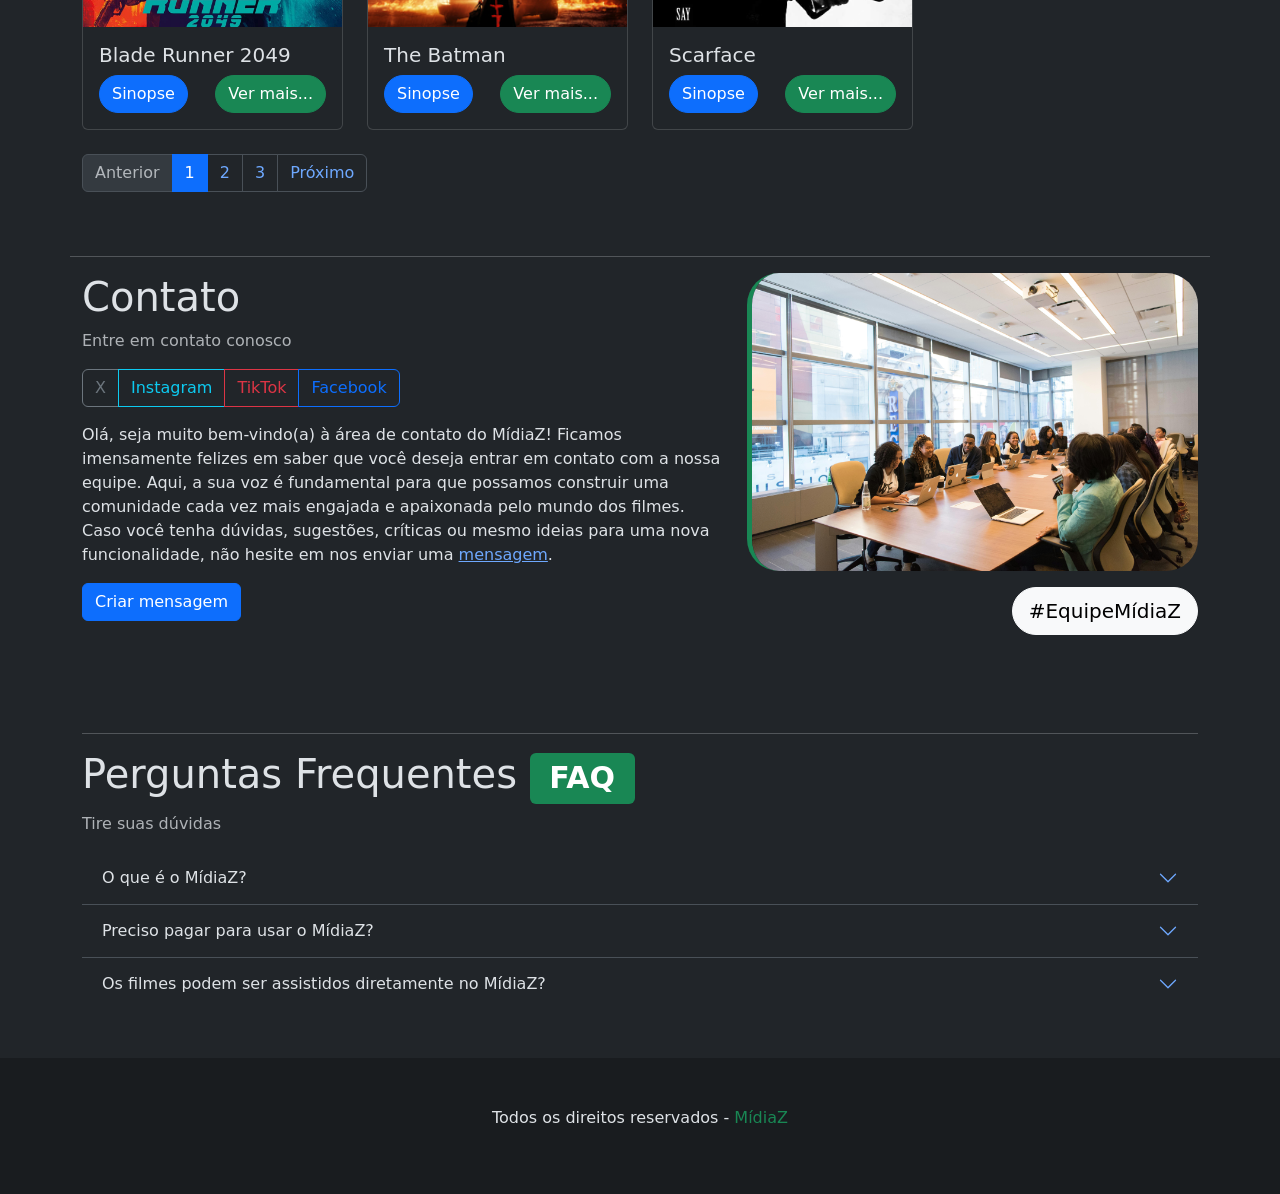
==== commit a82853a0: "final version" ====
--- a/index.html
+++ b/index.html
@@ -36,20 +36,20 @@
                 <a class="nav-link active" aria-current="page" href="#">Home</a>
               </li>
               <li class="nav-item">
-                <a class="nav-link" href="#">Contato</a>
+                <a class="nav-link" href="#contact">Contato</a>
               </li>
               <li class="nav-item dropdown">
                 <a
-                  class="nav-link dropdown-toggle"
-                  href="#"
-                  role="button"
-                  data-bs-toggle="dropdown"
-                  aria-expanded="false"
-                >
-                  Conteúdo
-                </a>
-                <ul class="dropdown-menu">
-                  <li><a class="dropdown-item" href="#">Filmes</a></li>
+                class="nav-link dropdown-toggle"
+                href="#"
+                role="button"
+                data-bs-toggle="dropdown"
+                  aria-expanded="false"
+                >
+                Conteúdo
+              </a>
+              <ul class="dropdown-menu">
+                <li><a class="dropdown-item" href="#">Filmes</a></li>
                   <li><a class="dropdown-item" href="#">Séries</a></li>
                   <li><a class="dropdown-item" href="#">Documentarios</a></li>
                   <li><hr class="dropdown-divider" /></li>
@@ -57,6 +57,12 @@
                     <a class="dropdown-item" href="#">Todos Genêros</a>
                   </li>
                 </ul>
+              </li>
+              <li class="nav-item">
+                <a class="nav-link" href="/tailwind.html">Tailwind</a>
+              </li>
+              <li class="nav-item">
+                <a class="nav-link" href="/outros-componentes.html">Outros componentes</a>
               </li>
             </ul>
             <form class="d-flex" role="search">
@@ -75,8 +81,21 @@
       </nav>
     </header>
 
+    <!-- breadcrumbs -->
+    <section class="container mt-3">
+      <div class="row">
+        <div class="col-12">
+          <nav aria-label="breadcrumb">
+            <ol class="breadcrumb">
+              <li class="breadcrumb-item active" aria-current="page">Home</li>
+            </ol>
+          </nav>
+        </div>
+      </div>
+    </section>
+
     <!-- carousel -->
-    <section class="container-fluid px-2 px-md-4 py-3">
+    <section class="container-fluid px-2 px-md-4 pb-3">
       <div
         id="carouselExampleAutoplaying"
         class="carousel slide"
@@ -107,21 +126,21 @@
         <div class="carousel-inner">
           <div class="carousel-item active" data-bs-interval="5000">
             <img
-              src="https://ntvb.tmsimg.com/assets/p28828_v_h8_ac.jpg?w=960&h=540"
+              src="/imgs/filmes/senhor-dos-aneis.jpg"
               class="d-block w-100 carousel-cover position-bottom"
               alt="Senhor dos aneis"
             />
           </div>
           <div class="carousel-item" data-bs-interval="5000">
             <img
-              src="https://theartycrowd.ca/wp-content/uploads/2023/08/65605.jpg"
+              src="/imgs/filmes/de-volta-para-o-futuro.jpg"
               class="d-block w-100 carousel-cover position-top"
               alt="De volta para o Futuro"
             />
           </div>
           <div class="carousel-item" data-bs-interval="5000">
             <img
-              src="https://pbs.twimg.com/ext_tw_video_thumb/1506671264378802184/pu/img/YHdbNz-1IYePtXEG.jpg:large"
+              src="/imgs/filmes/poderoso-chefao.jpg"
               class="d-block w-100 carousel-cover"
               alt="Poderoso Chefão"
             />
@@ -152,7 +171,111 @@
     <section class="container my-5">
       <div class="row">
         <div class="col-12 mb-4">
-          <h1>Filmes</h1>
+          <div class="d-flex align-items-center">
+            <h1>Filmes</h1>
+            <!-- offcanvas -->
+            <div class="ms-auto">
+              <a
+                class="btn btn-danger"
+                data-bs-toggle="offcanvas"
+                href="#filmesPopulares"
+                role="button"
+                aria-controls="filmesPopulares"
+              >
+                Populares
+              </a>
+            </div>
+            <!-- offcanvas -->
+            <div
+              class="offcanvas offcanvas-start"
+              tabindex="-1"
+              id="filmesPopulares"
+              aria-labelledby="filmesPopularesLabel"
+            >
+              <div class="offcanvas-header">
+                <h5 class="offcanvas-title" id="filmesPopularesLabel">
+                  Filmes mais Populares
+                </h5>
+                <button
+                  type="button"
+                  class="btn-close"
+                  data-bs-dismiss="offcanvas"
+                  aria-label="Close"
+                ></button>
+              </div>
+              <div class="offcanvas-body">
+                <ul class="list-unstyled">
+                  <li>
+                    <a href="#" class="text-decoration-none"
+                      >O Poderoso Chefão (1972)</a
+                    >
+                  </li>
+                  <li>
+                    <a href="#" class="text-decoration-none"
+                      >Clube da Luta (1999)</a
+                    >
+                  </li>
+                  <li>
+                    <a href="#" class="text-decoration-none"
+                      >Interestelar (2014)</a
+                    >
+                  </li>
+                  <li>
+                    <a href="#" class="text-decoration-none">A Origem (2010)</a>
+                  </li>
+                  <li>
+                    <a href="#" class="text-decoration-none"
+                      >Pulp Fiction: Tempo de Violência (1994)</a
+                    >
+                  </li>
+                  <li>
+                    <a href="#" class="text-decoration-none"
+                      >Forrest Gump: O Contador de Histórias (1994)</a
+                    >
+                  </li>
+                  <li>
+                    <a href="#" class="text-decoration-none"
+                      >Os Bons Companheiros (1990)</a
+                    >
+                  </li>
+                  <li>
+                    <a href="#" class="text-decoration-none">Matrix (1999)</a>
+                  </li>
+                  <li>
+                    <a href="#" class="text-decoration-none">Coringa (2019)</a>
+                  </li>
+                  <li>
+                    <a href="#" class="text-decoration-none"
+                      >O Senhor dos Anéis: O Retorno do Rei (2003)</a
+                    >
+                  </li>
+                  <li>
+                    <a href="#" class="text-decoration-none">Parasita (2019)</a>
+                  </li>
+                  <li>
+                    <a href="#" class="text-decoration-none"
+                      >Batman: O Cavaleiro das Trevas (2008)</a
+                    >
+                  </li>
+                  <li>
+                    <a href="#" class="text-decoration-none"
+                      >O Grande Hotel Budapeste (2014)</a
+                    >
+                  </li>
+                  <li>
+                    <a href="#" class="text-decoration-none"
+                      >La La Land: Cantando Estações (2016)</a
+                    >
+                  </li>
+                  <li>
+                    <a href="#" class="text-decoration-none"
+                      >O Lobo de Wall Street (2013)</a
+                    >
+                  </li>
+                </ul>
+              </div>
+            </div>
+          </div>
           <p class="text-muted">Os melhores filmes para você assistir</p>
           <hr />
         </div>
@@ -162,14 +285,35 @@
         <div class="col mb-3 mb-3">
           <div class="card">
             <img
-              src="https://m.media-amazon.com/images/M/MV5BYzdjMDAxZGItMjI2My00ODA1LTlkNzItOWFjMDU5ZDJlYWY3XkEyXkFqcGc@._V1_.jpg"
+              src="/imgs/filmes/interestelar.jpg"
               class="card-img-top card-cover position-top"
               alt="Interestelar"
             />
             <div class="card-body">
               <h5 class="card-title">Interestelar</h5>
-              <div class="text-end">
+              <div class="d-flex justify-content-between align-items-center">
+                <a
+                  class="btn btn-primary rounded-5"
+                  data-bs-toggle="collapse"
+                  href="#collapse1"
+                  role="button"
+                  aria-expanded="false"
+                  aria-controls="collapseExample"
+                >
+                  Sinopse
+                </a>
                 <a href="#" class="btn btn-success rounded-5">Ver mais...</a>
+              </div>
+              <div class="collapse my-2" id="collapse1">
+                <div>
+                  As reservas naturais da Terra estão chegando ao fim e um grupo
+                  de astronautas recebe a missão de verificar possíveis planetas
+                  para receberem a população mundial, possibilitando a
+                  continuação da espécie. Cooper é chamado para liderar o grupo
+                  e aceita a missão sabendo que pode nunca mais ver os filhos.
+                  Ao lado de Brand, Jenkins e Doyle, ele seguirá em busca de um
+                  novo lar.
+                </div>
               </div>
             </div>
           </div>
@@ -178,14 +322,34 @@
         <div class="col mb-3">
           <div class="card">
             <img
-              src="https://m.media-amazon.com/images/I/61sNuDFJlWL._AC_UF894,1000_QL80_.jpg"
+              src="/imgs/filmes/clube-da-luta.jpg"
               class="card-img-top card-cover position-center"
               alt="Clube da Luta"
             />
             <div class="card-body">
               <h5 class="card-title">Clube da Luta</h5>
-              <div class="text-end">
+              <div class="d-flex justify-content-between align-items-center">
+                <a
+                  class="btn btn-primary rounded-5"
+                  data-bs-toggle="collapse"
+                  href="#collapse2"
+                  role="button"
+                  aria-expanded="false"
+                  aria-controls="collapseExample"
+                >
+                  Sinopse
+                </a>
                 <a href="#" class="btn btn-success rounded-5">Ver mais...</a>
+              </div>
+              <div class="collapse my-2" id="collapse2">
+                <div>
+                  Um homem deprimido que sofre de insônia conhece um estranho
+                  vendedor chamado Tyler Durden e se vê morando em uma casa suja
+                  depois que seu perfeito apartamento é destruído. A dupla forma
+                  um clube com regras rígidas onde homens lutam. A parceria
+                  perfeita é comprometida quando uma mulher, Marla, atrai a
+                  atenção de Tyler.
+                </div>
               </div>
             </div>
           </div>
@@ -194,14 +358,33 @@
         <div class="col mb-3">
           <div class="card">
             <img
-              src="https://i.scdn.co/image/ab67616d00001e022a307d64201d08144f68cc49"
+              src="/imgs/filmes/la-la-land.jpg"
               class="card-img-top card-cover position-center"
               alt="La La Land"
             />
             <div class="card-body">
               <h5 class="card-title">La La Land</h5>
-              <div class="text-end">
+              <div class="d-flex justify-content-between align-items-center">
+                <a
+                  class="btn btn-primary rounded-5"
+                  data-bs-toggle="collapse"
+                  href="#collapse3"
+                  role="button"
+                  aria-expanded="false"
+                  aria-controls="collapseExample"
+                >
+                  Sinopse
+                </a>
                 <a href="#" class="btn btn-success rounded-5">Ver mais...</a>
+              </div>
+              <div class="collapse my-2" id="collapse3">
+                <div>
+                  O pianista Sebastian conhece a atriz Mia, e os dois se
+                  apaixonam perdidamente. Em busca de oportunidades para suas
+                  carreiras na competitiva Los Angeles, os jovens tentam fazer o
+                  relacionamento amoroso dar certo, enquanto perseguem fama e
+                  sucesso.
+                </div>
               </div>
             </div>
           </div>
@@ -210,14 +393,33 @@
         <div class="col mb-3">
           <div class="card">
             <img
-              src="https://m.media-amazon.com/images/S/pv-target-images/ce07ed05d35285b501404783eba6d9d8cfe0ccc7190831d02ee4304f5d17182e.jpg"
+              src="/imgs/filmes/top-gun-maverick.jpg"
               class="card-img-top card-cover position-center"
               alt="Top Gun: Maverick"
             />
             <div class="card-body">
               <h5 class="card-title">Top Gun: Maverick</h5>
-              <div class="text-end">
+              <div class="d-flex justify-content-between align-items-center">
+                <a
+                  class="btn btn-primary rounded-5"
+                  data-bs-toggle="collapse"
+                  href="#collapse4"
+                  role="button"
+                  aria-expanded="false"
+                  aria-controls="collapseExample"
+                >
+                  Sinopse
+                </a>
                 <a href="#" class="btn btn-success rounded-5">Ver mais...</a>
+              </div>
+              <div class="collapse my-2" id="collapse4">
+                <div>
+                  Depois de mais de 30 anos de serviço como um dos principais
+                  aviadores da Marinha, Pete "Maverick" Mitchell está de volta,
+                  rompendo os limites como um piloto de testes corajoso. No
+                  mundo contemporâneo das guerras tecnológicas, Maverick
+                  enfrenta drones e prova que o fator humano ainda é essencial.
+                </div>
               </div>
             </div>
           </div>
@@ -226,14 +428,31 @@
         <div class="col mb-3">
           <div class="card">
             <img
-              src="https://m.media-amazon.com/images/I/71NPmBOdq7L.jpg"
+              src="/imgs/filmes/blade-runner-2049.jpg"
               class="card-img-top card-cover position-center"
               alt="Blade Runner 2049"
             />
             <div class="card-body">
               <h5 class="card-title">Blade Runner 2049</h5>
-              <div class="text-end">
+              <div class="d-flex justify-content-between align-items-center">
+                <a
+                  class="btn btn-primary rounded-5"
+                  data-bs-toggle="collapse"
+                  href="#collapse5"
+                  role="button"
+                  aria-expanded="false"
+                  aria-controls="collapseExample"
+                >
+                  Sinopse
+                </a>
                 <a href="#" class="btn btn-success rounded-5">Ver mais...</a>
+              </div>
+              <div class="collapse my-2" id="collapse5">
+                <div>
+                  Após descobrir um segredo que ameaça o que resta da sociedade,
+                  um novo policial parte em busca de Rick Deckard, desaparecido
+                  há 30 anos.
+                </div>
               </div>
             </div>
           </div>
@@ -242,14 +461,32 @@
         <div class="col mb-3">
           <div class="card">
             <img
-              src="https://upload.wikimedia.org/wikipedia/en/f/ff/The_Batman_%28film%29_poster.jpg"
+              src="/imgs/filmes/the-batman.jpg"
               class="card-img-top card-cover position-center"
               alt="The Batman"
             />
             <div class="card-body">
               <h5 class="card-title">The Batman</h5>
-              <div class="text-end">
+              <div class="d-flex justify-content-between align-items-center">
+                <a
+                  class="btn btn-primary rounded-5"
+                  data-bs-toggle="collapse"
+                  href="#collapse6"
+                  role="button"
+                  aria-expanded="false"
+                  aria-controls="collapseExample"
+                >
+                  Sinopse
+                </a>
                 <a href="#" class="btn btn-success rounded-5">Ver mais...</a>
+              </div>
+              <div class="collapse my-2" id="collapse6">
+                <div>
+                  Após dois anos espreitando as ruas como Batman, Bruce Wayne se
+                  encontra nas profundezas mais sombrias de Gotham City. Com
+                  poucos aliados confiáveis, o vigilante solitário se estabelece
+                  como a personificação da vingança para a população.
+                </div>
               </div>
             </div>
           </div>
@@ -258,14 +495,36 @@
         <div class="col mb-3">
           <div class="card">
             <img
-              src="https://m.media-amazon.com/images/I/51TgWDAeqqL._AC_SL1000_.jpg"
+              src="/imgs/filmes/scarface.jpg"
               class="card-img-top card-cover position-top"
               alt="Scarface"
             />
             <div class="card-body">
               <h5 class="card-title">Scarface</h5>
-              <div class="text-end">
+              <div class="d-flex justify-content-between align-items-center">
+                <a
+                  class="btn btn-primary rounded-5"
+                  data-bs-toggle="collapse"
+                  href="#collapse7"
+                  role="button"
+                  aria-expanded="false"
+                  aria-controls="collapseExample"
+                >
+                  Sinopse
+                </a>
                 <a href="#" class="btn btn-success rounded-5">Ver mais...</a>
+              </div>
+              <div class="collapse my-2" id="collapse7">
+                <div>
+                  Após receber residência permanente nos Estados Unidos em troca
+                  do assassinato de um oficial do governo cubano, Tony Montana
+                  se torna o chefe do tráfico de drogas em Miami. Matando
+                  qualquer um que entre em seu caminho, Tony eventualmente se
+                  torna o maior traficante da Flórida, controlando quase toda a
+                  cocaína que entra em Miami. Porém, a pressão da polícia, as
+                  guerras com cartéis colombianos e sua própria paranoia servem
+                  para alimentar as chamas de sua eventual queda.
+                </div>
               </div>
             </div>
           </div>
@@ -329,7 +588,7 @@
             <a
               href="#"
               data-bs-toggle="tooltip"
-              data-bs-title="Formulário de contato"
+              data-bs-title="Pelo formulário de contato"
               >mensagem</a
             >.
           </p>
@@ -340,8 +599,10 @@
             data-bs-toggle="modal"
             data-bs-target="#contactModal"
           >
-            Enviar mensagem
+            Criar mensagem
           </button>
+          <!-- alert -->
+          <div id="liveAlertPlaceholder"></div>
           <!-- Modal -->
           <div
             class="modal fade"
@@ -349,6 +610,7 @@
             tabindex="-1"
             aria-labelledby="contactModalLabel"
             aria-hidden="true"
+            data-bs-backdrop="static"
           >
             <div class="modal-dialog">
               <div class="modal-content">
@@ -395,7 +657,11 @@
                   </form>
                 </div>
                 <div class="modal-footer">
-                  <a class="btn btn-secondary" data-bs-dismiss="modal">
+                  <a
+                    class="btn btn-secondary"
+                    data-bs-dismiss="modal"
+                    id="liveAlertBtn"
+                  >
                     Cancelar
                   </a>
                   <button
@@ -438,10 +704,21 @@
         </div>
         <div class="col-md-5">
           <img
-            src="https://images.pexels.com/photos/1181406/pexels-photo-1181406.jpeg"
+            src="/imgs/equipe.jpeg"
             class="img-fluid rounded-5 border-start border-5 border-success"
             alt="Equipe"
           />
+          <div class="text-end">
+            <button
+            type="button"
+            class="btn btn-lg btn-light mt-3 rounded-pill"
+            data-bs-toggle="popover"
+            data-bs-title="Equipe MídiaZ!"
+            data-bs-content="A equipe do MídiaZ é composta por apaixonados por cinema e séries, sempre prontos para trazer as melhores recomendações e novidades do mundo do entretenimento. Estamos aqui para ajudar você a encontrar o que há de melhor no universo cinematográfico!"
+          >
+            #EquipeMídiaZ
+          </button>
+          </div>
         </div>
       </div>
     </section>
